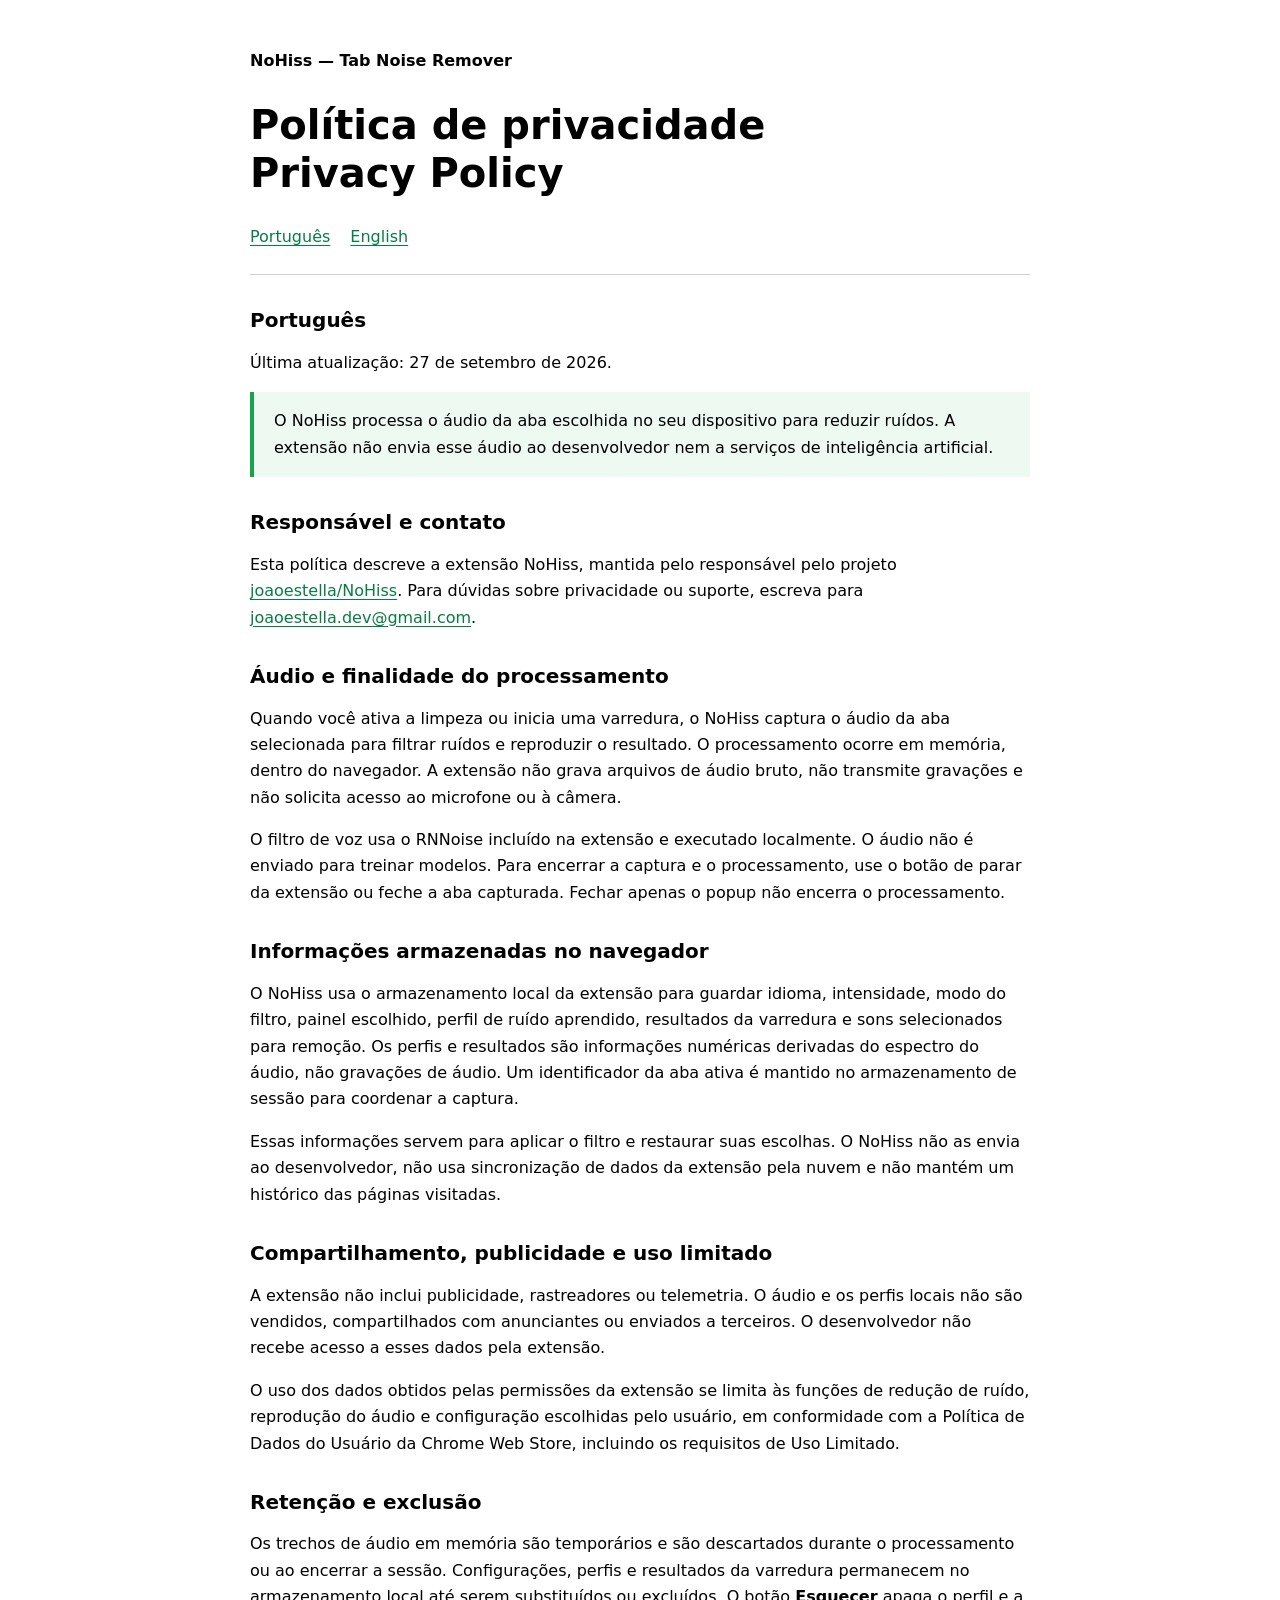
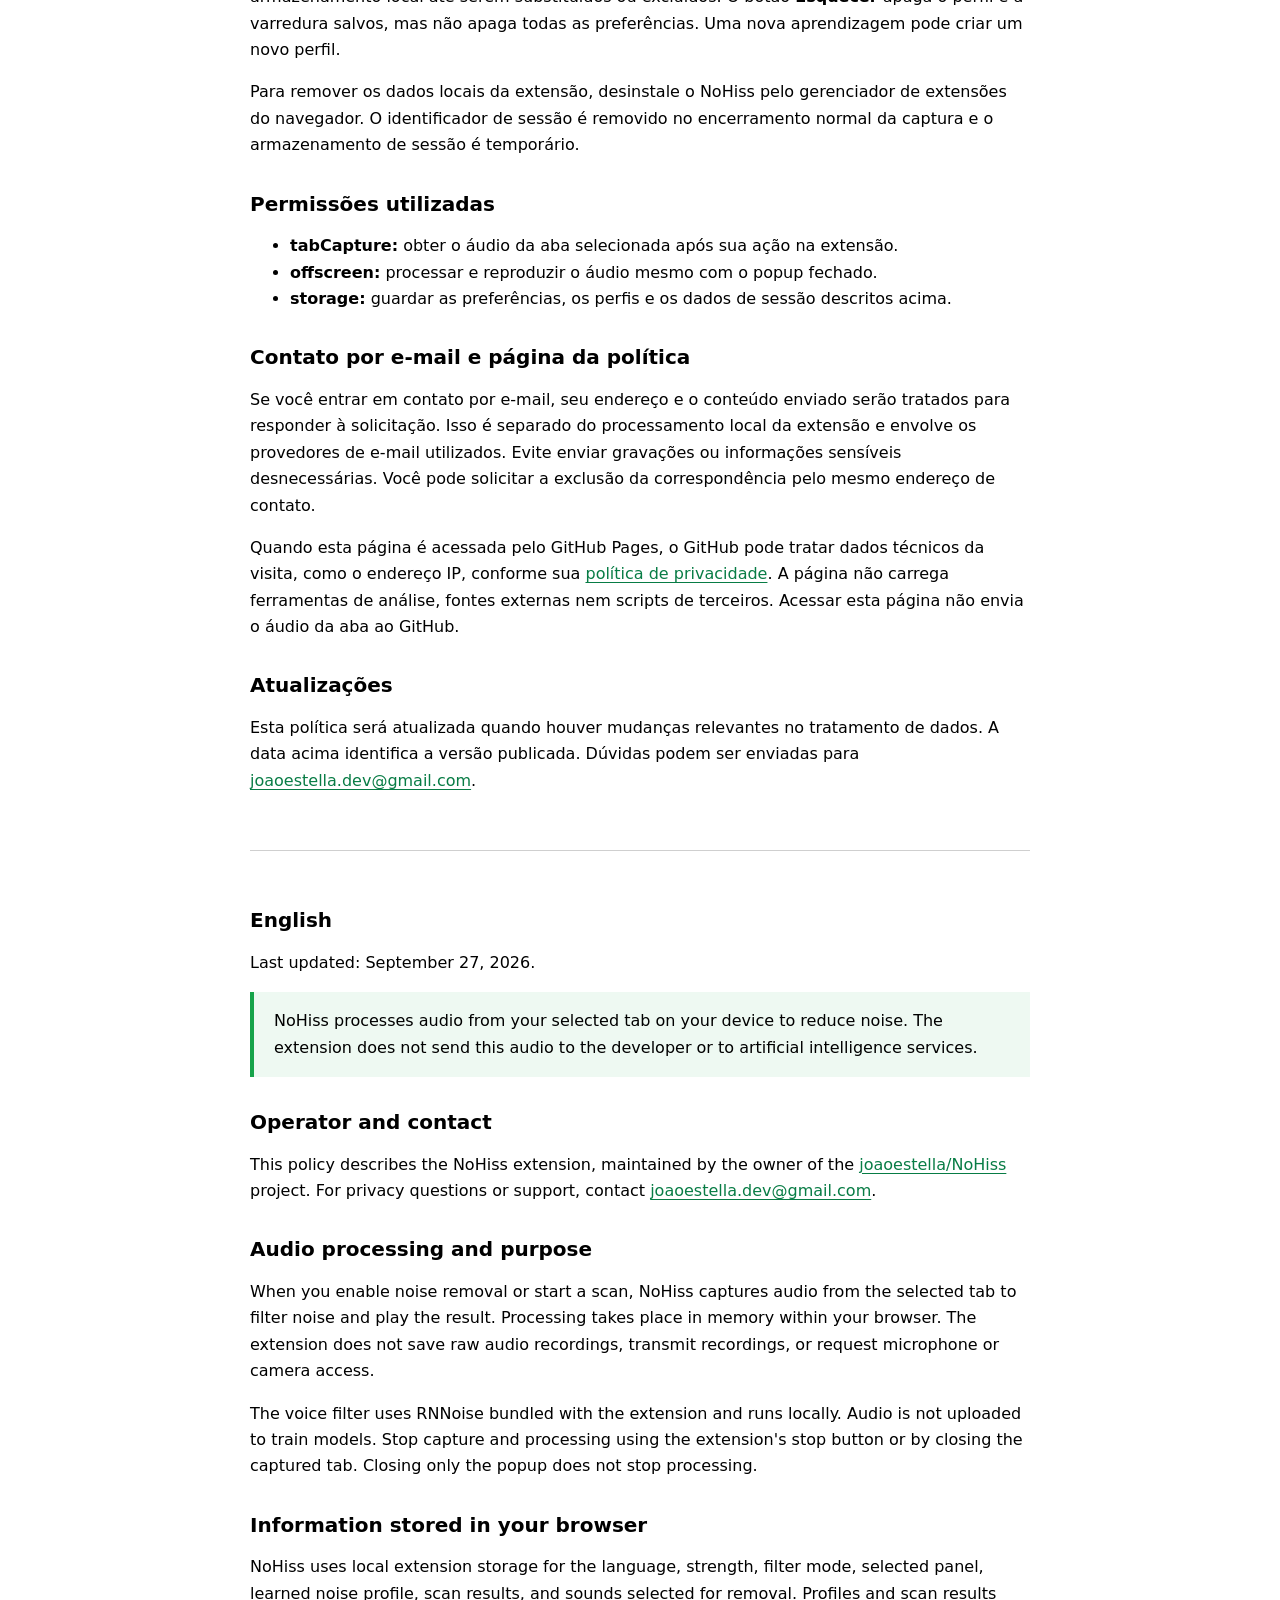
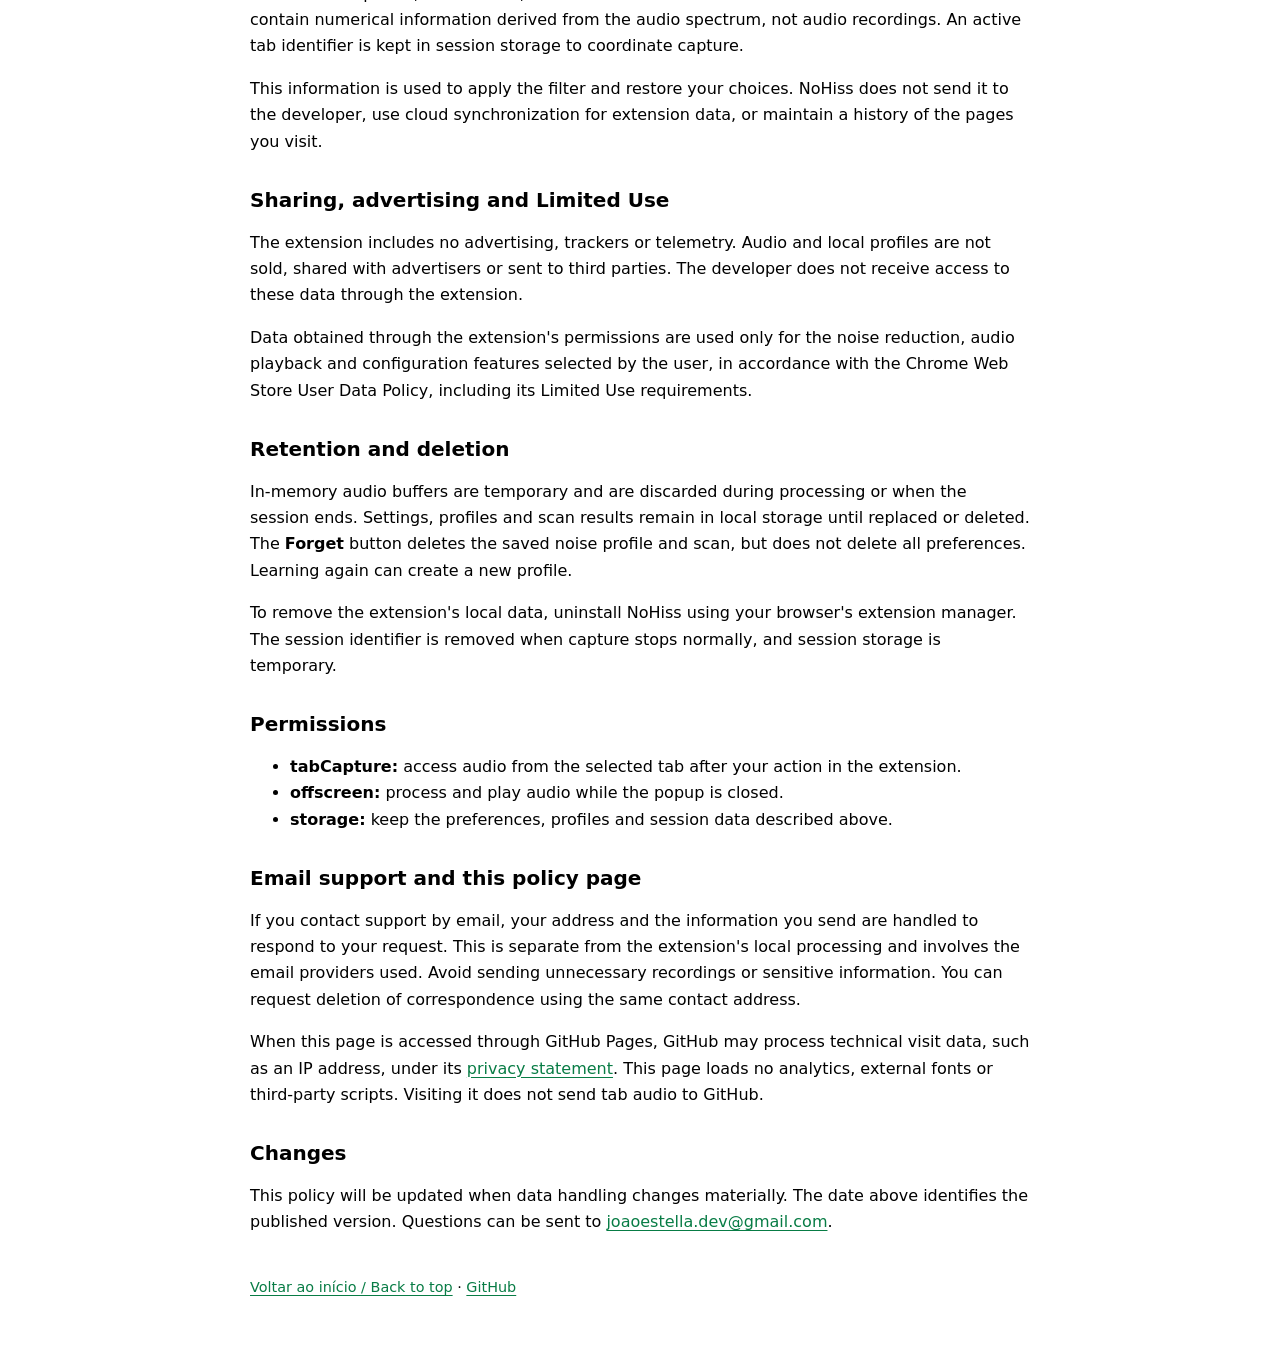
==== docs/index.html @ 00b67d3e "docs: publish bilingual privacy policy and add popup link" ====
<!doctype html>
<html lang="pt-BR">
<head>
  <meta charset="utf-8">
  <meta name="viewport" content="width=device-width, initial-scale=1">
  <meta name="description" content="Política de privacidade do NoHiss / NoHiss Privacy Policy. Processamento local de áudio e armazenamento no navegador.">
  <title>NoHiss — Política de privacidade / Privacy Policy</title>
  <style>
    :root { color-scheme: light dark; font-family: system-ui, sans-serif; line-height: 1.65; }
    body { margin: 0 auto; max-width: 780px; padding: 32px 22px 64px; }
    header { border-bottom: 1px solid #8886; padding-bottom: 24px; }
    h1 { font-size: clamp(1.8rem, 5vw, 2.5rem); line-height: 1.2; }
    h2 { margin-top: 2rem; line-height: 1.3; font-size: 1.25rem; }
    a { color: #087c45; text-underline-offset: 3px; overflow-wrap: anywhere; }
    nav a { display: inline-block; margin-right: 20px; }
    .summary { padding: 16px 20px; border-left: 4px solid #16a34a; background: #16a34a12; }
    article + article { margin-top: 56px; padding-top: 24px; border-top: 1px solid #8886; }
    footer { margin-top: 40px; font-size: .9rem; }
    @media (prefers-color-scheme: dark) { a { color: #66df9e; } }
  </style>
</head>
<body>
  <header>
    <p><strong>NoHiss — Tab Noise Remover</strong></p>
    <h1>Política de privacidade<br><span lang="en">Privacy Policy</span></h1>
    <nav aria-label="Idioma / Language"><a href="#portugues" lang="pt-BR">Português</a><a href="#english" lang="en">English</a></nav>
  </header>
  <main>
    <article id="portugues" lang="pt-BR" aria-labelledby="titulo-pt">
      <h2 id="titulo-pt">Português</h2>
      <p>Última atualização: <time datetime="2026-09-27">27 de setembro de 2026</time>.</p>
      <p class="summary">O NoHiss processa o áudio da aba escolhida no seu dispositivo para reduzir ruídos. A extensão não envia esse áudio ao desenvolvedor nem a serviços de inteligência artificial.</p>

      <h2>Responsável e contato</h2>
      <p>Esta política descreve a extensão NoHiss, mantida pelo responsável pelo projeto <a href="https://github.com/joaoestella/NoHiss">joaoestella/NoHiss</a>. Para dúvidas sobre privacidade ou suporte, escreva para <a href="mailto:joaoestella.dev@gmail.com">joaoestella.dev@gmail.com</a>.</p>

      <h2>Áudio e finalidade do processamento</h2>
      <p>Quando você ativa a limpeza ou inicia uma varredura, o NoHiss captura o áudio da aba selecionada para filtrar ruídos e reproduzir o resultado. O processamento ocorre em memória, dentro do navegador. A extensão não grava arquivos de áudio bruto, não transmite gravações e não solicita acesso ao microfone ou à câmera.</p>
      <p>O filtro de voz usa o RNNoise incluído na extensão e executado localmente. O áudio não é enviado para treinar modelos. Para encerrar a captura e o processamento, use o botão de parar da extensão ou feche a aba capturada. Fechar apenas o popup não encerra o processamento.</p>

      <h2>Informações armazenadas no navegador</h2>
      <p>O NoHiss usa o armazenamento local da extensão para guardar idioma, intensidade, modo do filtro, painel escolhido, perfil de ruído aprendido, resultados da varredura e sons selecionados para remoção. Os perfis e resultados são informações numéricas derivadas do espectro do áudio, não gravações de áudio. Um identificador da aba ativa é mantido no armazenamento de sessão para coordenar a captura.</p>
      <p>Essas informações servem para aplicar o filtro e restaurar suas escolhas. O NoHiss não as envia ao desenvolvedor, não usa sincronização de dados da extensão pela nuvem e não mantém um histórico das páginas visitadas.</p>

      <h2>Compartilhamento, publicidade e uso limitado</h2>
      <p>A extensão não inclui publicidade, rastreadores ou telemetria. O áudio e os perfis locais não são vendidos, compartilhados com anunciantes ou enviados a terceiros. O desenvolvedor não recebe acesso a esses dados pela extensão.</p>
      <p>O uso dos dados obtidos pelas permissões da extensão se limita às funções de redução de ruído, reprodução do áudio e configuração escolhidas pelo usuário, em conformidade com a Política de Dados do Usuário da Chrome Web Store, incluindo os requisitos de Uso Limitado.</p>

      <h2>Retenção e exclusão</h2>
      <p>Os trechos de áudio em memória são temporários e são descartados durante o processamento ou ao encerrar a sessão. Configurações, perfis e resultados da varredura permanecem no armazenamento local até serem substituídos ou excluídos. O botão <strong>Esquecer</strong> apaga o perfil e a varredura salvos, mas não apaga todas as preferências. Uma nova aprendizagem pode criar um novo perfil.</p>
      <p>Para remover os dados locais da extensão, desinstale o NoHiss pelo gerenciador de extensões do navegador. O identificador de sessão é removido no encerramento normal da captura e o armazenamento de sessão é temporário.</p>

      <h2>Permissões utilizadas</h2>
      <ul>
        <li><strong>tabCapture:</strong> obter o áudio da aba selecionada após sua ação na extensão.</li>
        <li><strong>offscreen:</strong> processar e reproduzir o áudio mesmo com o popup fechado.</li>
        <li><strong>storage:</strong> guardar as preferências, os perfis e os dados de sessão descritos acima.</li>
      </ul>

      <h2>Contato por e-mail e página da política</h2>
      <p>Se você entrar em contato por e-mail, seu endereço e o conteúdo enviado serão tratados para responder à solicitação. Isso é separado do processamento local da extensão e envolve os provedores de e-mail utilizados. Evite enviar gravações ou informações sensíveis desnecessárias. Você pode solicitar a exclusão da correspondência pelo mesmo endereço de contato.</p>
      <p>Quando esta página é acessada pelo GitHub Pages, o GitHub pode tratar dados técnicos da visita, como o endereço IP, conforme sua <a href="https://docs.github.com/en/site-policy/privacy-policies/github-general-privacy-statement">política de privacidade</a>. A página não carrega ferramentas de análise, fontes externas nem scripts de terceiros. Acessar esta página não envia o áudio da aba ao GitHub.</p>

      <h2>Atualizações</h2>
      <p>Esta política será atualizada quando houver mudanças relevantes no tratamento de dados. A data acima identifica a versão publicada. Dúvidas podem ser enviadas para <a href="mailto:joaoestella.dev@gmail.com">joaoestella.dev@gmail.com</a>.</p>
    </article>

    <article id="english" lang="en" aria-labelledby="title-en">
      <h2 id="title-en">English</h2>
      <p>Last updated: <time datetime="2026-09-27">September 27, 2026</time>.</p>
      <p class="summary">NoHiss processes audio from your selected tab on your device to reduce noise. The extension does not send this audio to the developer or to artificial intelligence services.</p>

      <h2>Operator and contact</h2>
      <p>This policy describes the NoHiss extension, maintained by the owner of the <a href="https://github.com/joaoestella/NoHiss">joaoestella/NoHiss</a> project. For privacy questions or support, contact <a href="mailto:joaoestella.dev@gmail.com">joaoestella.dev@gmail.com</a>.</p>

      <h2>Audio processing and purpose</h2>
      <p>When you enable noise removal or start a scan, NoHiss captures audio from the selected tab to filter noise and play the result. Processing takes place in memory within your browser. The extension does not save raw audio recordings, transmit recordings, or request microphone or camera access.</p>
      <p>The voice filter uses RNNoise bundled with the extension and runs locally. Audio is not uploaded to train models. Stop capture and processing using the extension's stop button or by closing the captured tab. Closing only the popup does not stop processing.</p>

      <h2>Information stored in your browser</h2>
      <p>NoHiss uses local extension storage for the language, strength, filter mode, selected panel, learned noise profile, scan results, and sounds selected for removal. Profiles and scan results contain numerical information derived from the audio spectrum, not audio recordings. An active tab identifier is kept in session storage to coordinate capture.</p>
      <p>This information is used to apply the filter and restore your choices. NoHiss does not send it to the developer, use cloud synchronization for extension data, or maintain a history of the pages you visit.</p>

      <h2>Sharing, advertising and Limited Use</h2>
      <p>The extension includes no advertising, trackers or telemetry. Audio and local profiles are not sold, shared with advertisers or sent to third parties. The developer does not receive access to these data through the extension.</p>
      <p>Data obtained through the extension's permissions are used only for the noise reduction, audio playback and configuration features selected by the user, in accordance with the Chrome Web Store User Data Policy, including its Limited Use requirements.</p>

      <h2>Retention and deletion</h2>
      <p>In-memory audio buffers are temporary and are discarded during processing or when the session ends. Settings, profiles and scan results remain in local storage until replaced or deleted. The <strong>Forget</strong> button deletes the saved noise profile and scan, but does not delete all preferences. Learning again can create a new profile.</p>
      <p>To remove the extension's local data, uninstall NoHiss using your browser's extension manager. The session identifier is removed when capture stops normally, and session storage is temporary.</p>

      <h2>Permissions</h2>
      <ul>
        <li><strong>tabCapture:</strong> access audio from the selected tab after your action in the extension.</li>
        <li><strong>offscreen:</strong> process and play audio while the popup is closed.</li>
        <li><strong>storage:</strong> keep the preferences, profiles and session data described above.</li>
      </ul>

      <h2>Email support and this policy page</h2>
      <p>If you contact support by email, your address and the information you send are handled to respond to your request. This is separate from the extension's local processing and involves the email providers used. Avoid sending unnecessary recordings or sensitive information. You can request deletion of correspondence using the same contact address.</p>
      <p>When this page is accessed through GitHub Pages, GitHub may process technical visit data, such as an IP address, under its <a href="https://docs.github.com/en/site-policy/privacy-policies/github-general-privacy-statement">privacy statement</a>. This page loads no analytics, external fonts or third-party scripts. Visiting it does not send tab audio to GitHub.</p>

      <h2>Changes</h2>
      <p>This policy will be updated when data handling changes materially. The date above identifies the published version. Questions can be sent to <a href="mailto:joaoestella.dev@gmail.com">joaoestella.dev@gmail.com</a>.</p>
    </article>
  </main>
  <footer><a href="#portugues">Voltar ao início / Back to top</a> · <a href="https://github.com/joaoestella/NoHiss">GitHub</a></footer>
</body>
</html>
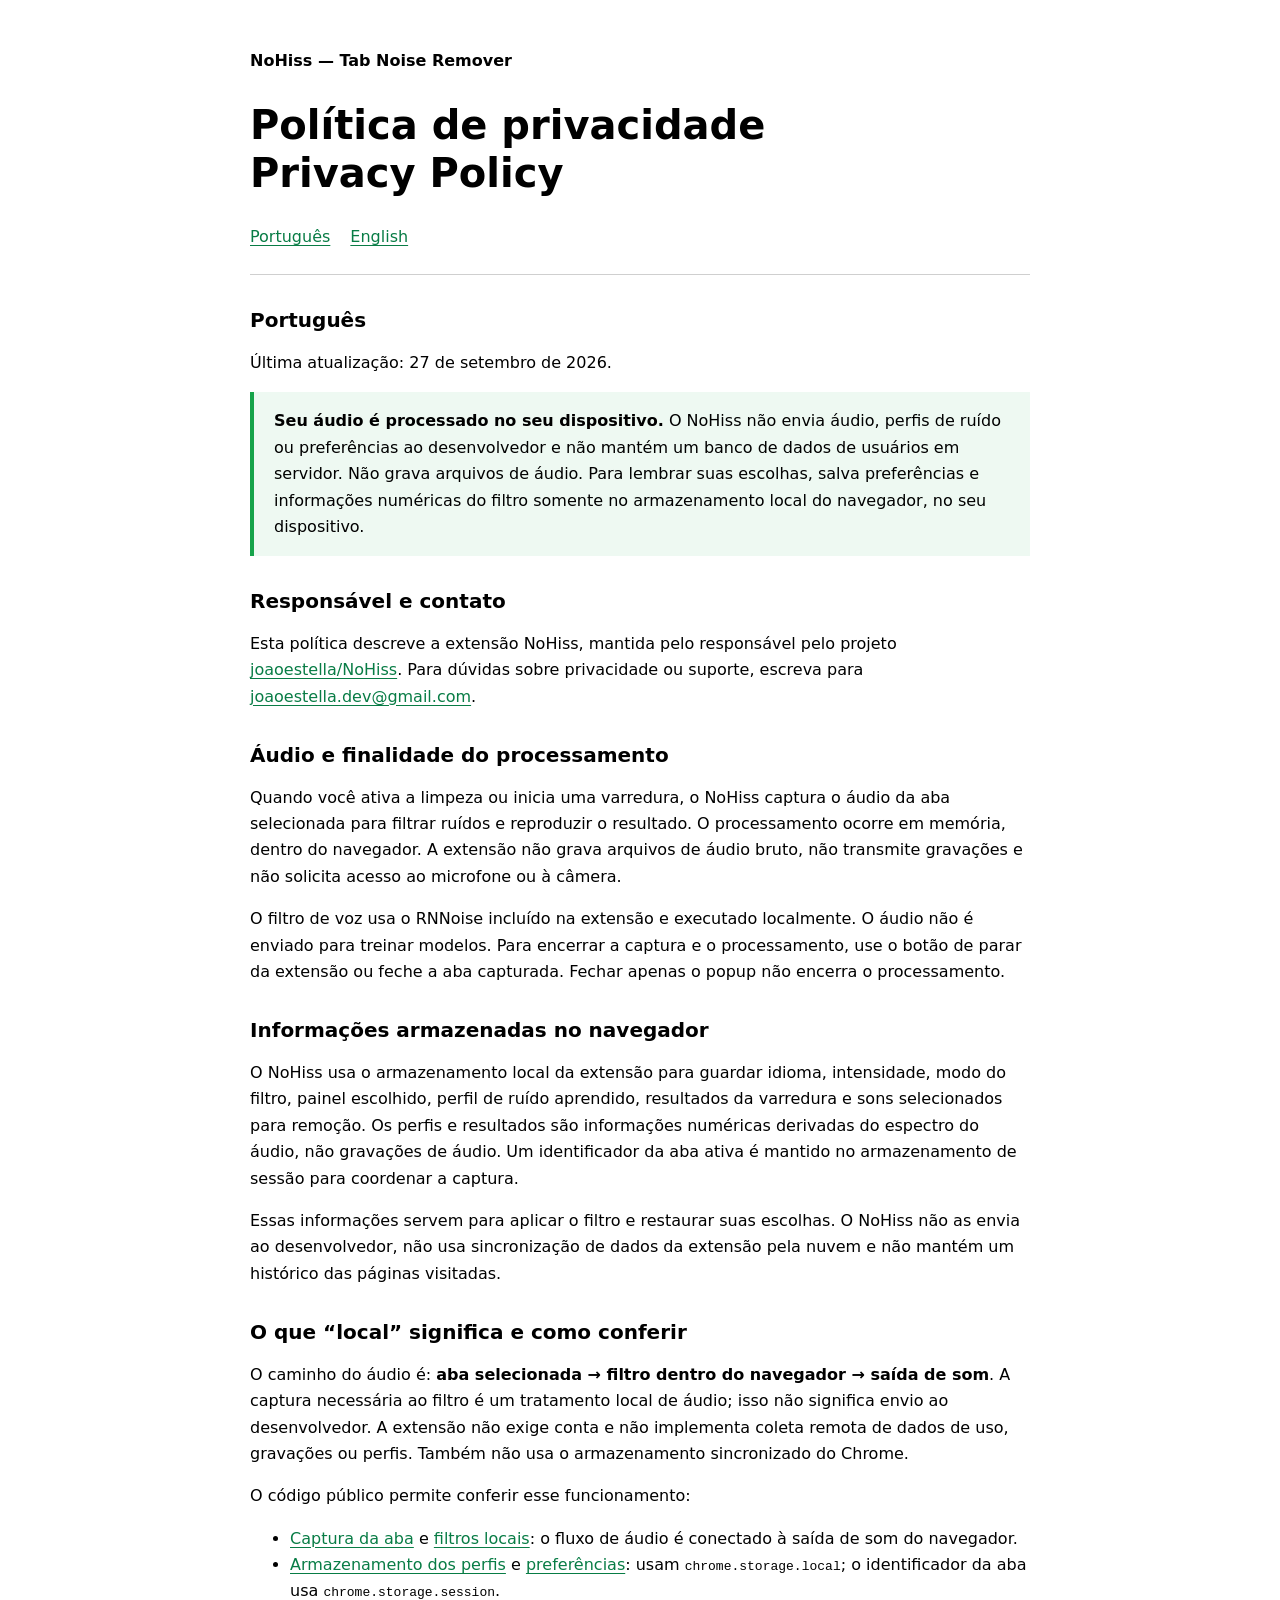
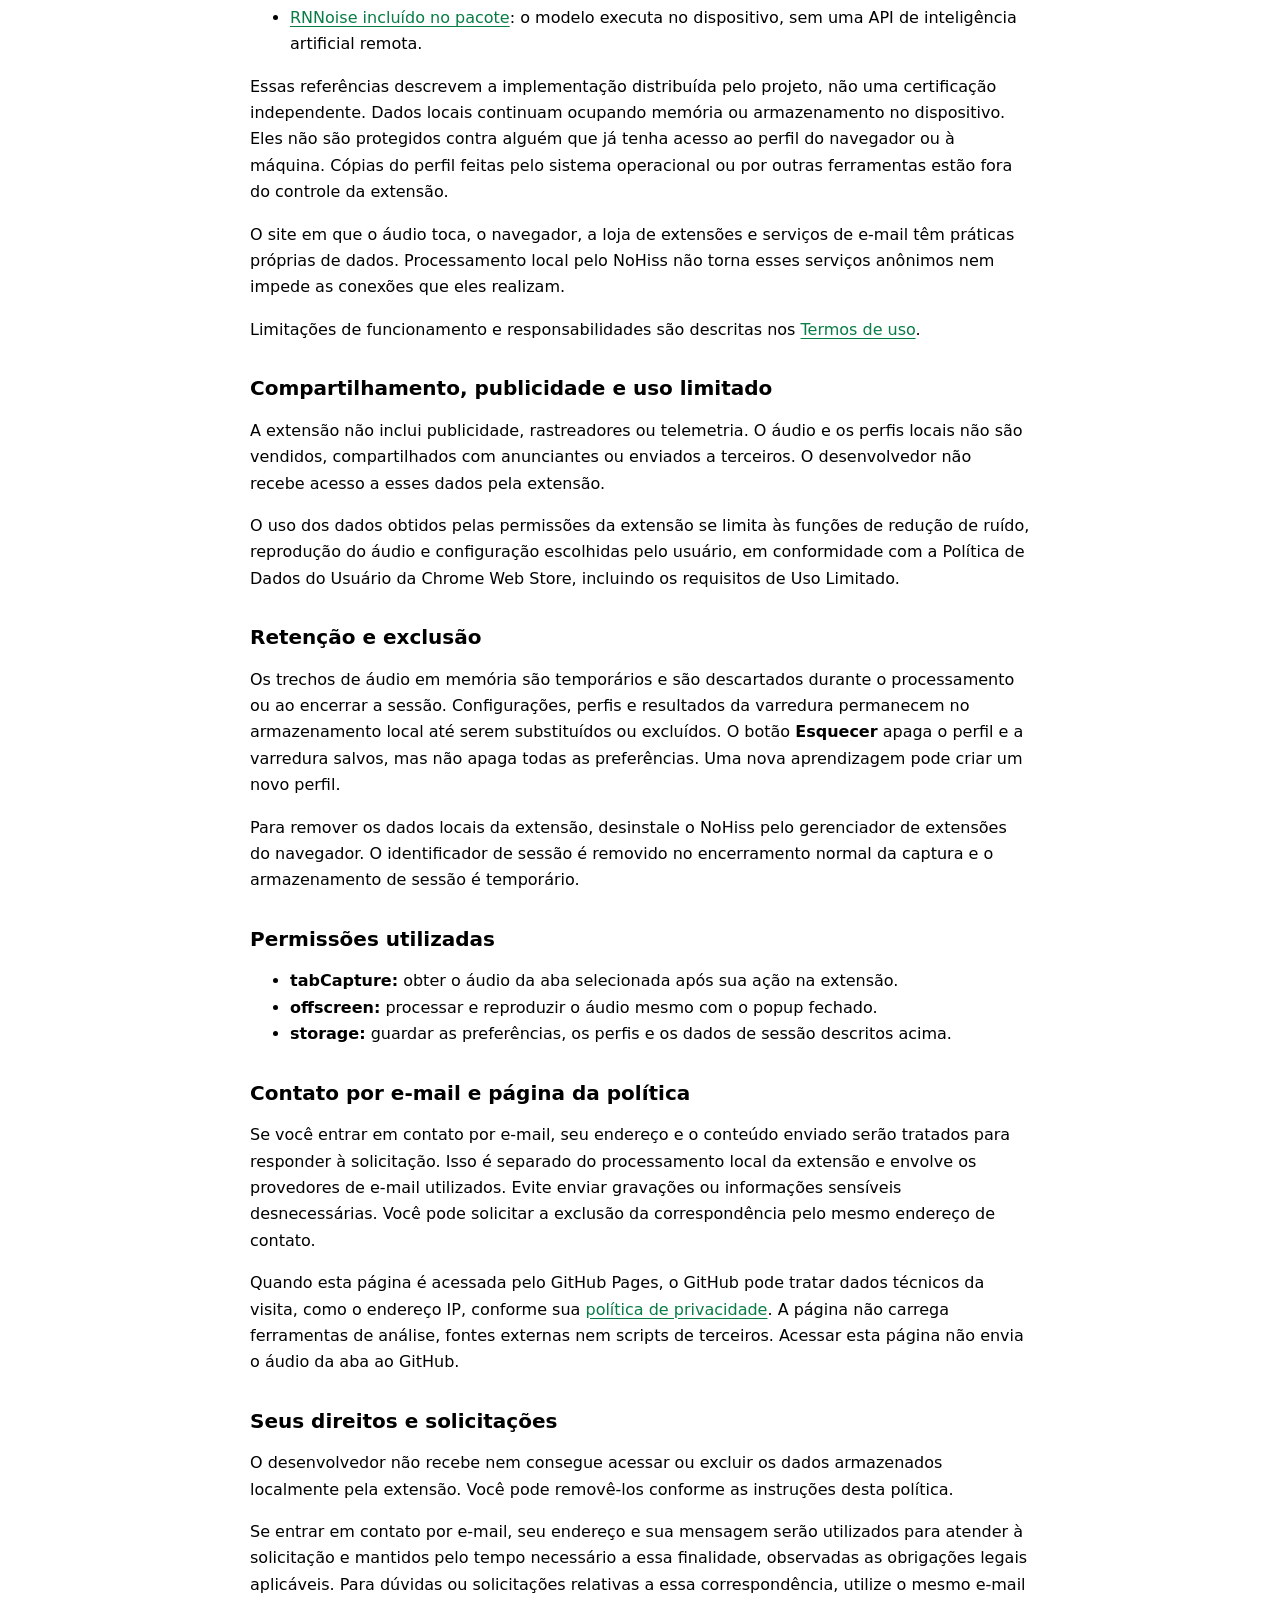
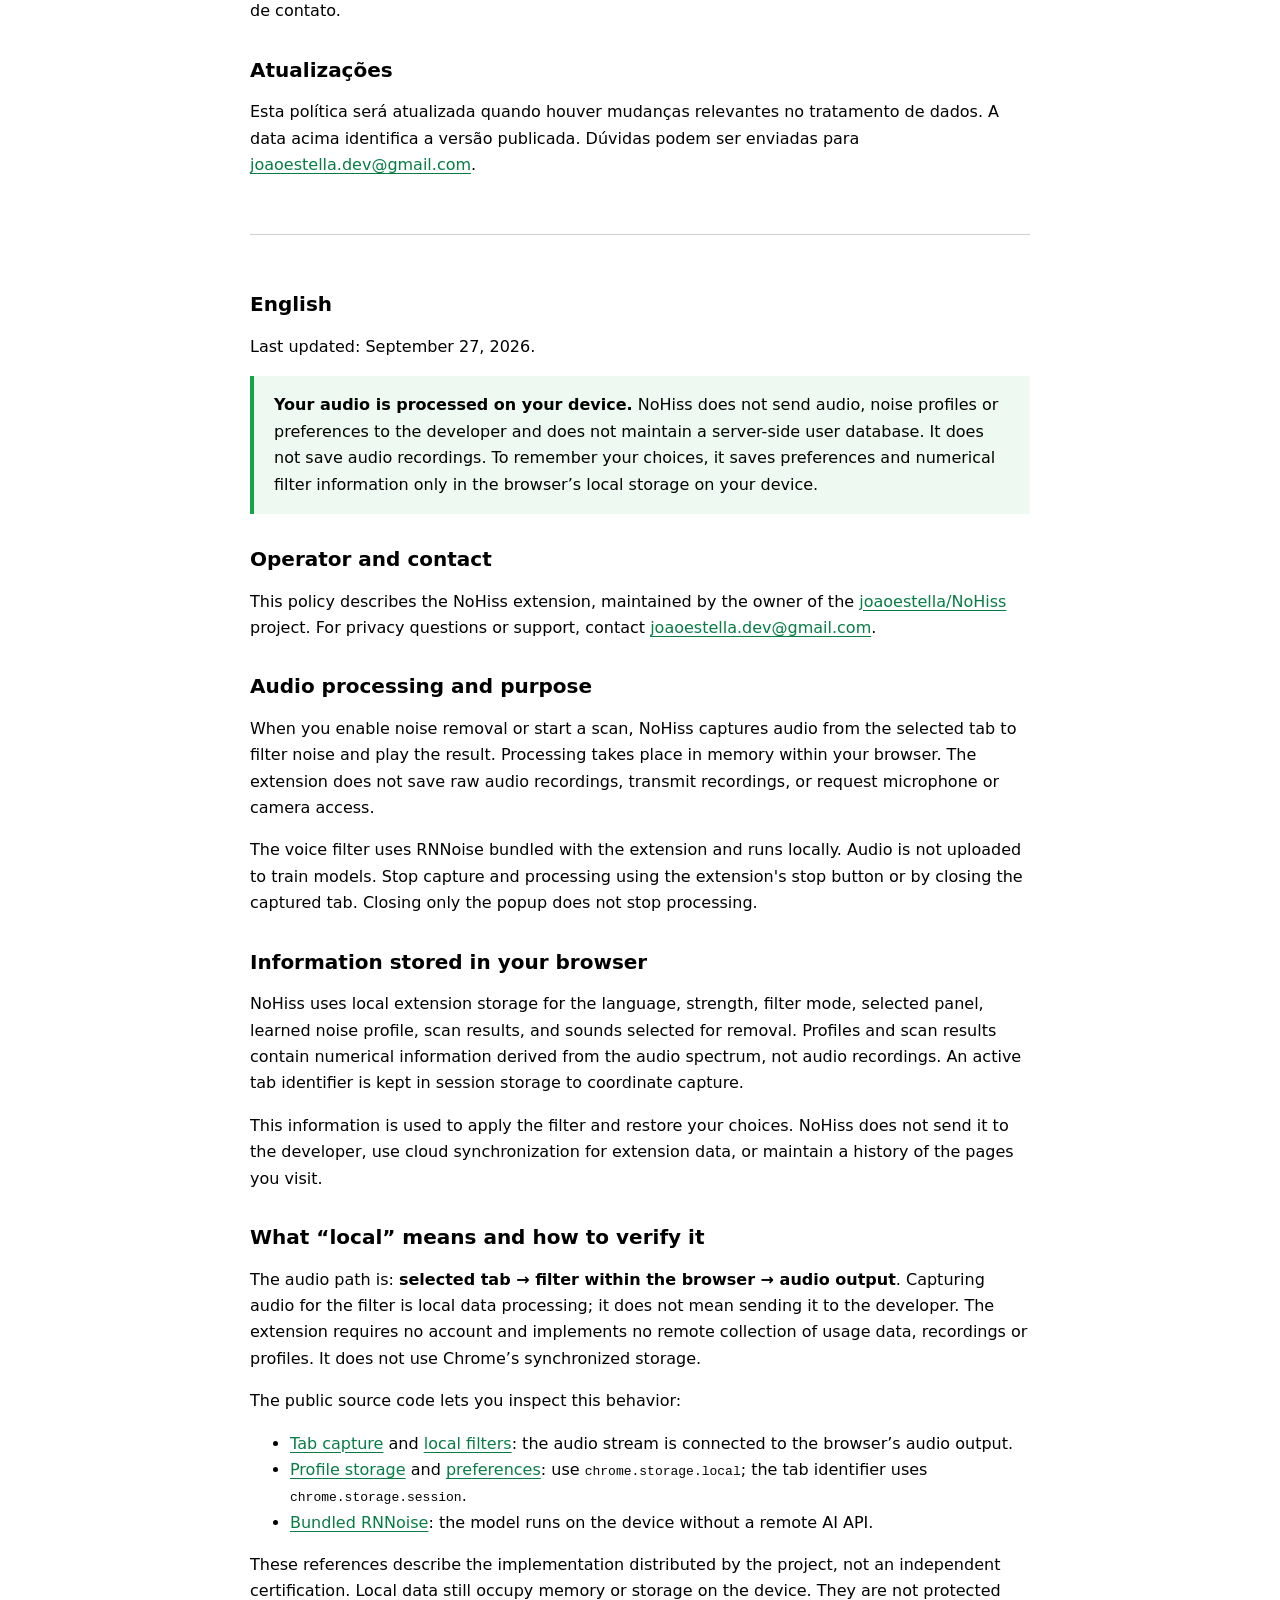
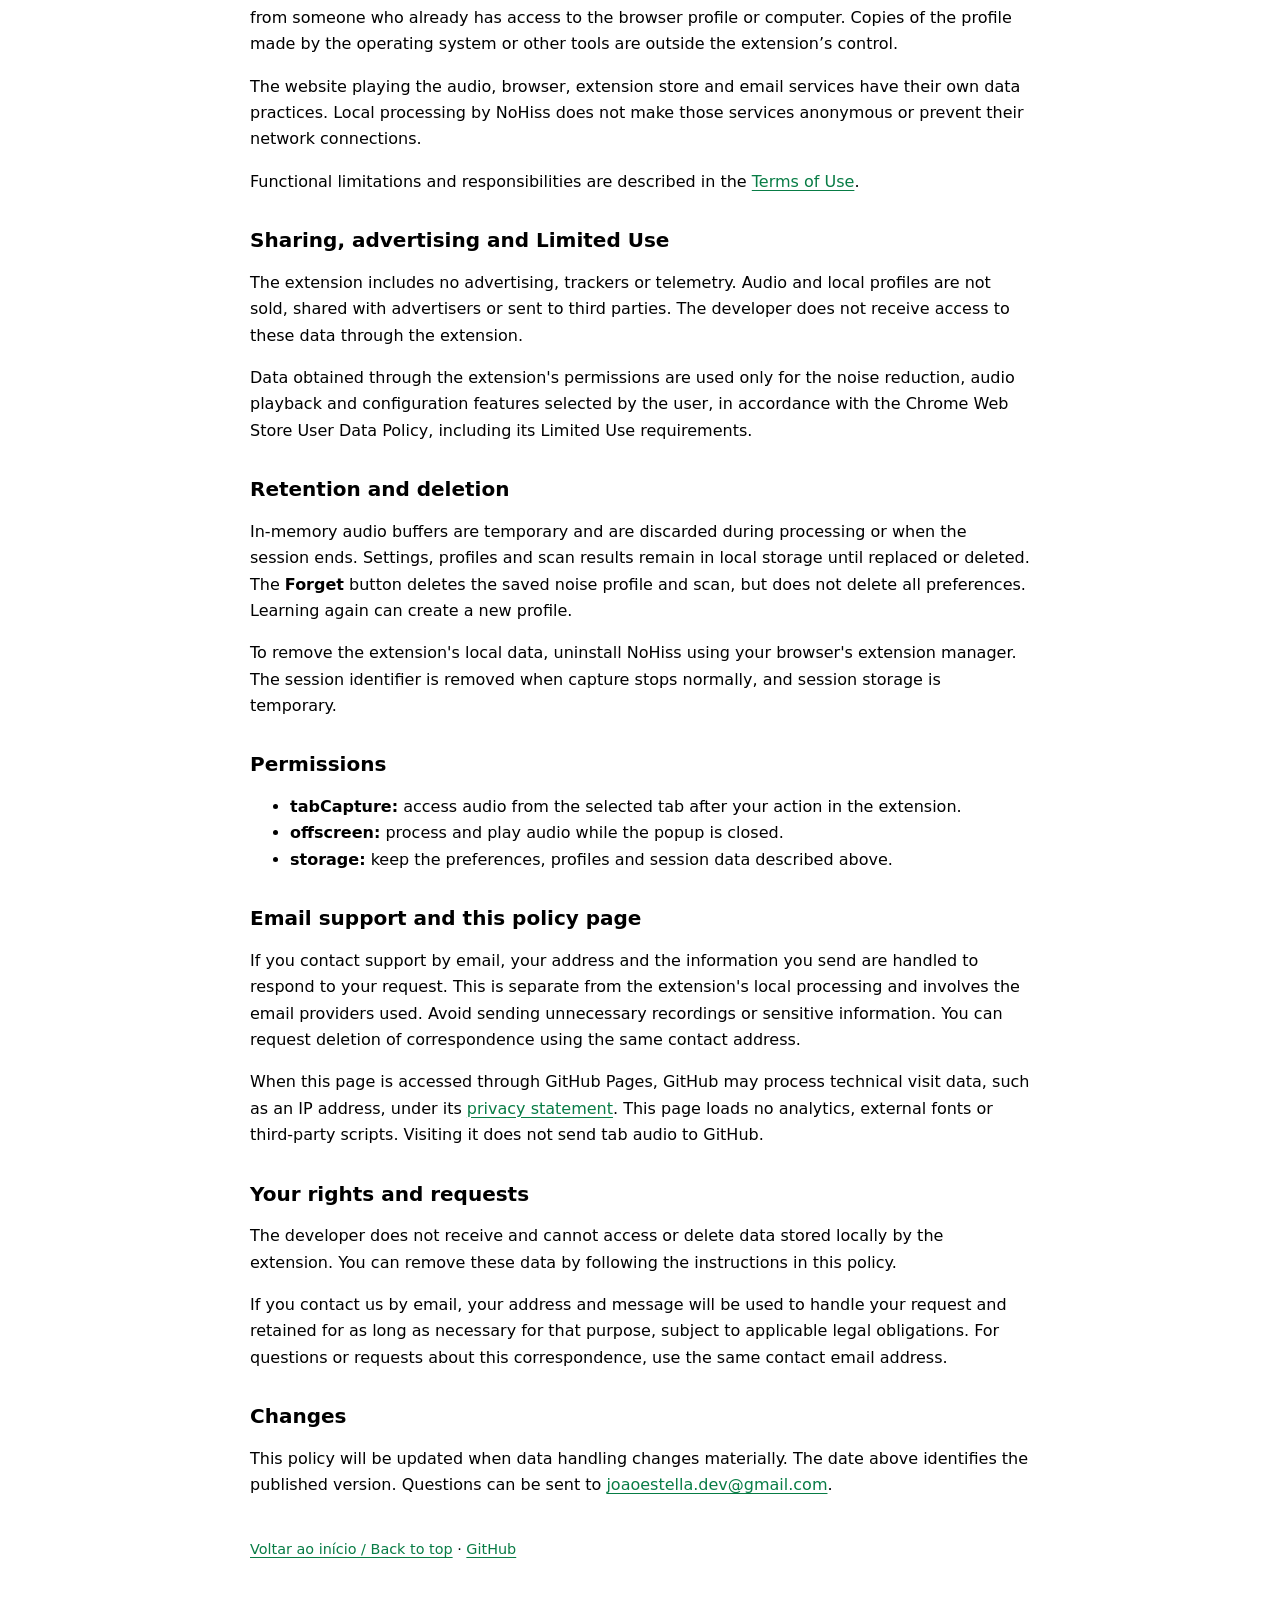
==== commit 88cb73be: "docs: clarify local data handling and add bilingual terms of use" ====
--- a/docs/index.html
+++ b/docs/index.html
@@ -29,7 +29,7 @@
     <article id="portugues" lang="pt-BR" aria-labelledby="titulo-pt">
       <h2 id="titulo-pt">Português</h2>
       <p>Última atualização: <time datetime="2026-09-27">27 de setembro de 2026</time>.</p>
-      <p class="summary">O NoHiss processa o áudio da aba escolhida no seu dispositivo para reduzir ruídos. A extensão não envia esse áudio ao desenvolvedor nem a serviços de inteligência artificial.</p>
+      <p class="summary"><strong>Seu áudio é processado no seu dispositivo.</strong> O NoHiss não envia áudio, perfis de ruído ou preferências ao desenvolvedor e não mantém um banco de dados de usuários em servidor. Não grava arquivos de áudio. Para lembrar suas escolhas, salva preferências e informações numéricas do filtro somente no armazenamento local do navegador, no seu dispositivo.</p>
 
       <h2>Responsável e contato</h2>
       <p>Esta política descreve a extensão NoHiss, mantida pelo responsável pelo projeto <a href="https://github.com/joaoestella/NoHiss">joaoestella/NoHiss</a>. Para dúvidas sobre privacidade ou suporte, escreva para <a href="mailto:joaoestella.dev@gmail.com">joaoestella.dev@gmail.com</a>.</p>
@@ -41,6 +41,18 @@
       <h2>Informações armazenadas no navegador</h2>
       <p>O NoHiss usa o armazenamento local da extensão para guardar idioma, intensidade, modo do filtro, painel escolhido, perfil de ruído aprendido, resultados da varredura e sons selecionados para remoção. Os perfis e resultados são informações numéricas derivadas do espectro do áudio, não gravações de áudio. Um identificador da aba ativa é mantido no armazenamento de sessão para coordenar a captura.</p>
       <p>Essas informações servem para aplicar o filtro e restaurar suas escolhas. O NoHiss não as envia ao desenvolvedor, não usa sincronização de dados da extensão pela nuvem e não mantém um histórico das páginas visitadas.</p>
+
+      <h2>O que “local” significa e como conferir</h2>
+      <p>O caminho do áudio é: <strong>aba selecionada → filtro dentro do navegador → saída de som</strong>. A captura necessária ao filtro é um tratamento local de áudio; isso não significa envio ao desenvolvedor. A extensão não exige conta e não implementa coleta remota de dados de uso, gravações ou perfis. Também não usa o armazenamento sincronizado do Chrome.</p>
+      <p>O código público permite conferir esse funcionamento:</p>
+      <ul>
+        <li><a href="https://github.com/joaoestella/NoHiss/blob/main/offscreen/offscreen.js">Captura da aba</a> e <a href="https://github.com/joaoestella/NoHiss/blob/main/audio/pipeline.js">filtros locais</a>: o fluxo de áudio é conectado à saída de som do navegador.</li>
+        <li><a href="https://github.com/joaoestella/NoHiss/blob/main/background.js">Armazenamento dos perfis</a> e <a href="https://github.com/joaoestella/NoHiss/blob/main/popup/popup.js">preferências</a>: usam <code>chrome.storage.local</code>; o identificador da aba usa <code>chrome.storage.session</code>.</li>
+        <li><a href="https://github.com/joaoestella/NoHiss/blob/main/audio/vendor/rnnoise-sync.js">RNNoise incluído no pacote</a>: o modelo executa no dispositivo, sem uma API de inteligência artificial remota.</li>
+      </ul>
+      <p>Essas referências descrevem a implementação distribuída pelo projeto, não uma certificação independente. Dados locais continuam ocupando memória ou armazenamento no dispositivo. Eles não são protegidos contra alguém que já tenha acesso ao perfil do navegador ou à máquina. Cópias do perfil feitas pelo sistema operacional ou por outras ferramentas estão fora do controle da extensão.</p>
+      <p>O site em que o áudio toca, o navegador, a loja de extensões e serviços de e-mail têm práticas próprias de dados. Processamento local pelo NoHiss não torna esses serviços anônimos nem impede as conexões que eles realizam.</p>
+      <p>Limitações de funcionamento e responsabilidades são descritas nos <a href="terms.html#portugues">Termos de uso</a>.</p>
 
       <h2>Compartilhamento, publicidade e uso limitado</h2>
       <p>A extensão não inclui publicidade, rastreadores ou telemetria. O áudio e os perfis locais não são vendidos, compartilhados com anunciantes ou enviados a terceiros. O desenvolvedor não recebe acesso a esses dados pela extensão.</p>
@@ -61,6 +73,10 @@
       <p>Se você entrar em contato por e-mail, seu endereço e o conteúdo enviado serão tratados para responder à solicitação. Isso é separado do processamento local da extensão e envolve os provedores de e-mail utilizados. Evite enviar gravações ou informações sensíveis desnecessárias. Você pode solicitar a exclusão da correspondência pelo mesmo endereço de contato.</p>
       <p>Quando esta página é acessada pelo GitHub Pages, o GitHub pode tratar dados técnicos da visita, como o endereço IP, conforme sua <a href="https://docs.github.com/en/site-policy/privacy-policies/github-general-privacy-statement">política de privacidade</a>. A página não carrega ferramentas de análise, fontes externas nem scripts de terceiros. Acessar esta página não envia o áudio da aba ao GitHub.</p>
 
+      <h2>Seus direitos e solicitações</h2>
+      <p>O desenvolvedor não recebe nem consegue acessar ou excluir os dados armazenados localmente pela extensão. Você pode removê-los conforme as instruções desta política.</p>
+      <p>Se entrar em contato por e-mail, seu endereço e sua mensagem serão utilizados para atender à solicitação e mantidos pelo tempo necessário a essa finalidade, observadas as obrigações legais aplicáveis. Para dúvidas ou solicitações relativas a essa correspondência, utilize o mesmo e-mail de contato.</p>
+
       <h2>Atualizações</h2>
       <p>Esta política será atualizada quando houver mudanças relevantes no tratamento de dados. A data acima identifica a versão publicada. Dúvidas podem ser enviadas para <a href="mailto:joaoestella.dev@gmail.com">joaoestella.dev@gmail.com</a>.</p>
     </article>
@@ -68,7 +84,7 @@
     <article id="english" lang="en" aria-labelledby="title-en">
       <h2 id="title-en">English</h2>
       <p>Last updated: <time datetime="2026-09-27">September 27, 2026</time>.</p>
-      <p class="summary">NoHiss processes audio from your selected tab on your device to reduce noise. The extension does not send this audio to the developer or to artificial intelligence services.</p>
+      <p class="summary"><strong>Your audio is processed on your device.</strong> NoHiss does not send audio, noise profiles or preferences to the developer and does not maintain a server-side user database. It does not save audio recordings. To remember your choices, it saves preferences and numerical filter information only in the browser’s local storage on your device.</p>
 
       <h2>Operator and contact</h2>
       <p>This policy describes the NoHiss extension, maintained by the owner of the <a href="https://github.com/joaoestella/NoHiss">joaoestella/NoHiss</a> project. For privacy questions or support, contact <a href="mailto:joaoestella.dev@gmail.com">joaoestella.dev@gmail.com</a>.</p>
@@ -80,6 +96,18 @@
       <h2>Information stored in your browser</h2>
       <p>NoHiss uses local extension storage for the language, strength, filter mode, selected panel, learned noise profile, scan results, and sounds selected for removal. Profiles and scan results contain numerical information derived from the audio spectrum, not audio recordings. An active tab identifier is kept in session storage to coordinate capture.</p>
       <p>This information is used to apply the filter and restore your choices. NoHiss does not send it to the developer, use cloud synchronization for extension data, or maintain a history of the pages you visit.</p>
+
+      <h2>What “local” means and how to verify it</h2>
+      <p>The audio path is: <strong>selected tab → filter within the browser → audio output</strong>. Capturing audio for the filter is local data processing; it does not mean sending it to the developer. The extension requires no account and implements no remote collection of usage data, recordings or profiles. It does not use Chrome’s synchronized storage.</p>
+      <p>The public source code lets you inspect this behavior:</p>
+      <ul>
+        <li><a href="https://github.com/joaoestella/NoHiss/blob/main/offscreen/offscreen.js">Tab capture</a> and <a href="https://github.com/joaoestella/NoHiss/blob/main/audio/pipeline.js">local filters</a>: the audio stream is connected to the browser’s audio output.</li>
+        <li><a href="https://github.com/joaoestella/NoHiss/blob/main/background.js">Profile storage</a> and <a href="https://github.com/joaoestella/NoHiss/blob/main/popup/popup.js">preferences</a>: use <code>chrome.storage.local</code>; the tab identifier uses <code>chrome.storage.session</code>.</li>
+        <li><a href="https://github.com/joaoestella/NoHiss/blob/main/audio/vendor/rnnoise-sync.js">Bundled RNNoise</a>: the model runs on the device without a remote AI API.</li>
+      </ul>
+      <p>These references describe the implementation distributed by the project, not an independent certification. Local data still occupy memory or storage on the device. They are not protected from someone who already has access to the browser profile or computer. Copies of the profile made by the operating system or other tools are outside the extension’s control.</p>
+      <p>The website playing the audio, browser, extension store and email services have their own data practices. Local processing by NoHiss does not make those services anonymous or prevent their network connections.</p>
+      <p>Functional limitations and responsibilities are described in the <a href="terms.html#english">Terms of Use</a>.</p>
 
       <h2>Sharing, advertising and Limited Use</h2>
       <p>The extension includes no advertising, trackers or telemetry. Audio and local profiles are not sold, shared with advertisers or sent to third parties. The developer does not receive access to these data through the extension.</p>
@@ -100,6 +128,10 @@
       <p>If you contact support by email, your address and the information you send are handled to respond to your request. This is separate from the extension's local processing and involves the email providers used. Avoid sending unnecessary recordings or sensitive information. You can request deletion of correspondence using the same contact address.</p>
       <p>When this page is accessed through GitHub Pages, GitHub may process technical visit data, such as an IP address, under its <a href="https://docs.github.com/en/site-policy/privacy-policies/github-general-privacy-statement">privacy statement</a>. This page loads no analytics, external fonts or third-party scripts. Visiting it does not send tab audio to GitHub.</p>
 
+      <h2>Your rights and requests</h2>
+      <p>The developer does not receive and cannot access or delete data stored locally by the extension. You can remove these data by following the instructions in this policy.</p>
+      <p>If you contact us by email, your address and message will be used to handle your request and retained for as long as necessary for that purpose, subject to applicable legal obligations. For questions or requests about this correspondence, use the same contact email address.</p>
+
       <h2>Changes</h2>
       <p>This policy will be updated when data handling changes materially. The date above identifies the published version. Questions can be sent to <a href="mailto:joaoestella.dev@gmail.com">joaoestella.dev@gmail.com</a>.</p>
     </article>
